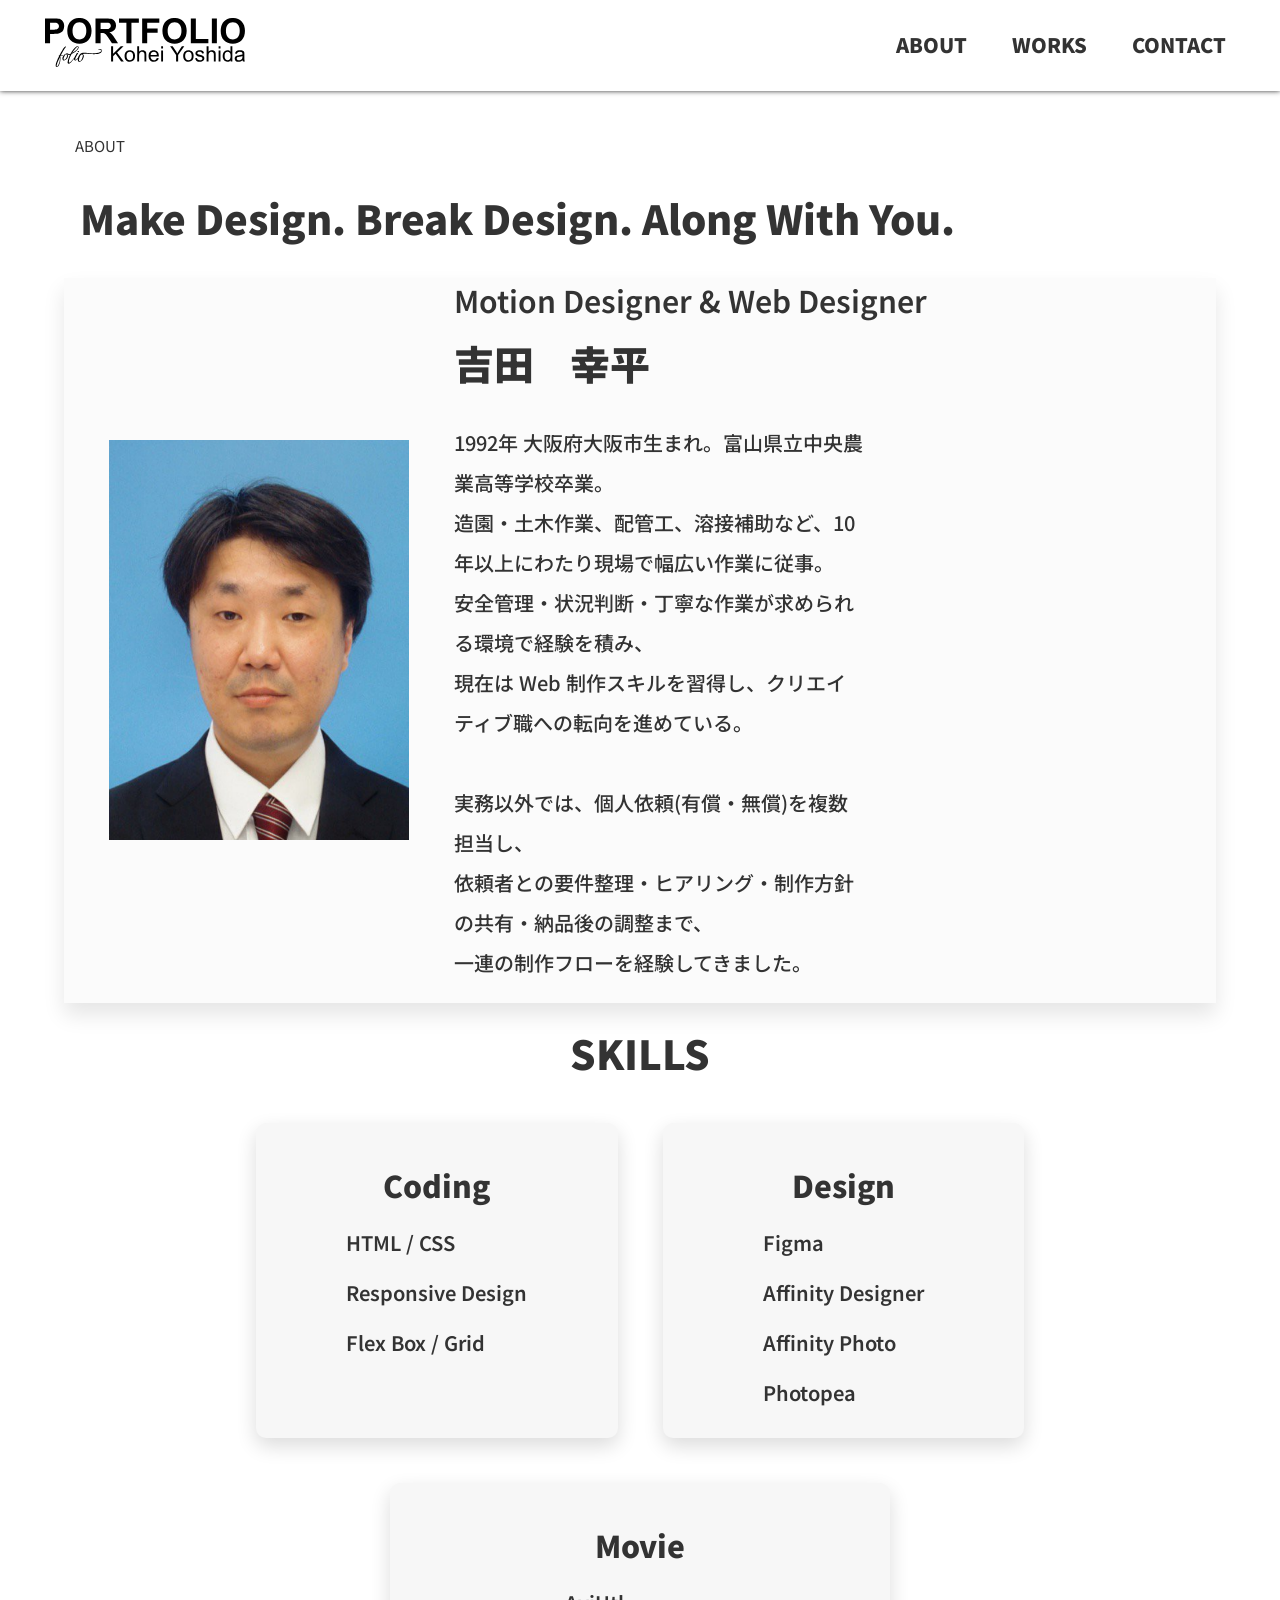
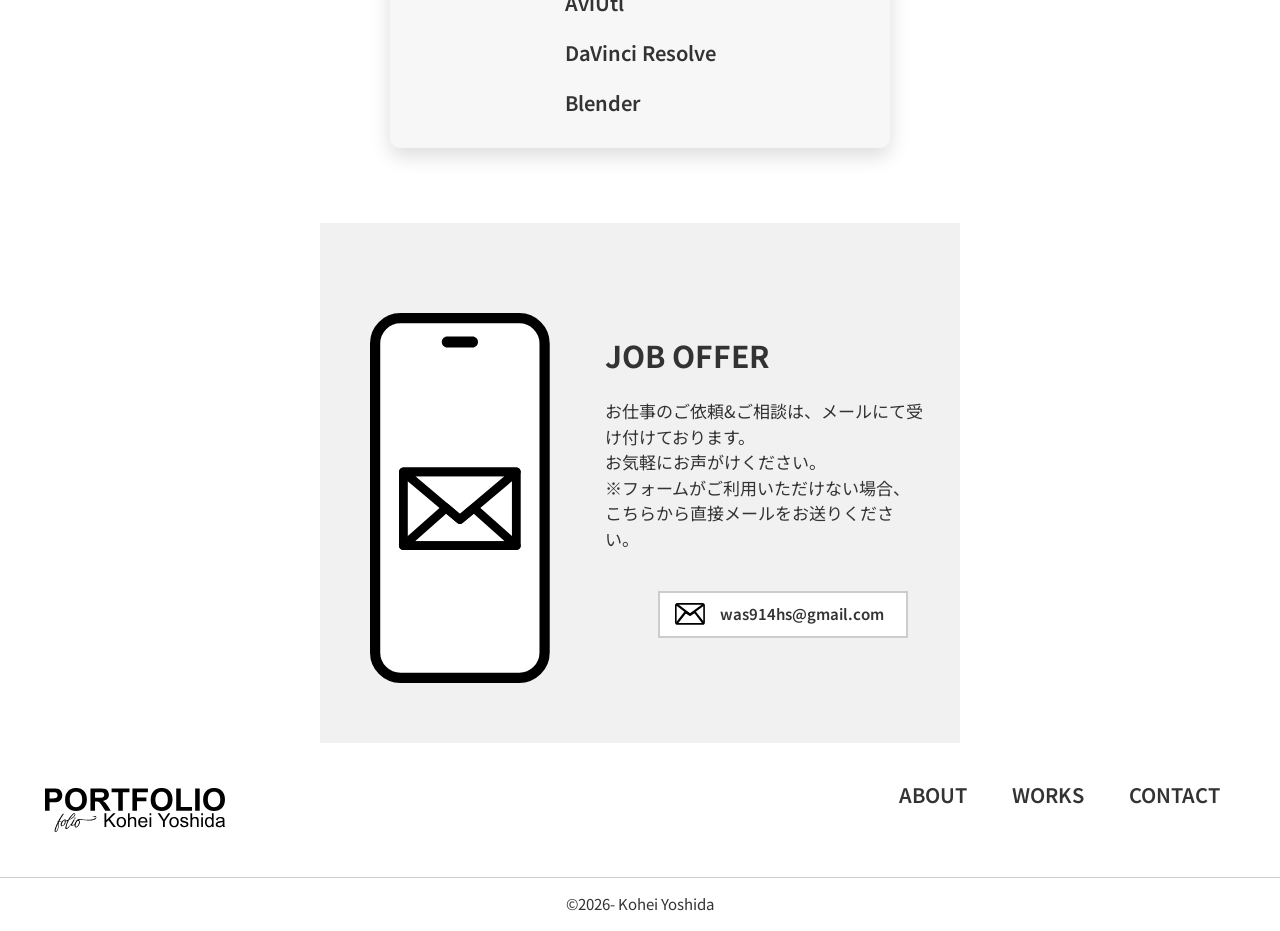
==== index.html @ e0defe6a "HTMLを編集した" ====
<!DOCTYPE html>
<html lang="ja">

<head>
    <meta charset="UTF-8">
    <meta name="viewport" content="width=device-width, initial-scale=1.0">
    <meta name="description" content="kohei Yoshidaのポートフォリオサイト。自己紹介ページです。基本情報として何が出来るかをまとめています。">
    <title>Top Page</title>
    <link rel="preconnect" href="https://fonts.googleapis.com">
    <link rel="preconnect" href="https://fonts.gstatic.com" crossorigin>
    <link href="https://fonts.googleapis.com/css2?family=Noto+Sans+JP:wght@100..900&display=swap" rel="stylesheet">
    <link rel="stylesheet" href="assets/css/style.css">
    <script>
        window.addEventListener("load", () => {
            document.body.classList.remove("fade");
        })
    </script>
</head>

<body id="about-page" class="fade">
    <header class="header">
        <a href="about.html" class="head_link"><img src="assets/images/Logo_folio.svg" alt="site-logo"
                class="svg_logo"></a>
        <nav class="nav">
            <input type="checkbox" id="nav_toggle" class="nav_toggle">
            <label for="nav_toggle" class="nav_btn" aria-label="メニューを開く">
                <span></span><span></span><span></span>
            </label>
            <label for="nav_toggle" class="nav_overlay"></label>

            <ul class="nav_list">
                <li class="list_item"><a href="about.html" class="link_item">ABOUT</a></li>
                <li class="list_item"><a href="works.html" class="link_item">WORKS</a></li>
                <li class="list_item"><a href="contact.html" class="link_item">CONTACT</a></li>
            </ul>
        </nav>
    </header>
    <div id="main top">
        <!-- 今いるページ -->
        <div class="page">
            <a href="about.html" class="page_link">ABOUT</a>
        </div>
        <!-- /今いるページ -->
        <p class="ms_img">
            Make Design. Break Design. Along With You.
        </p>
        <section class="person">
            <img src="assets/images/picture-person.png" alt="my-photo" class="person_img">
            <div class="function">
                <div class="role_box">
                    <p class="role">Motion Designer & Web Designer</p>
                    <h1 class="person_name">
                        吉田&nbsp;&nbsp;&nbsp;&nbsp;幸平
                    </h1>
                </div>
                <div class="position_box">
                    <p class="position">
                        1992年 大阪府大阪市生まれ。富山県立中央農業高等学校卒業。<br>
                        造園・土木作業、配管工、溶接補助など、10 年以上にわたり現場で幅広い作業に従事。<br>
                        安全管理・状況判断・丁寧な作業が求められる環境で経験を積み、<br>
                        現在は Web 制作スキルを習得し、クリエイティブ職への転向を進めている。<br>
                    </p>
                    <p class="position">
                        実務以外では、個人依頼(有償・無償)を複数担当し、<br>
                        依頼者との要件整理・ヒアリング・制作方針の共有・納品後の調整まで、<br>
                        一連の制作フローを経験してきました。
                    </p>
                </div>
            </div>
        </section>
        <section class="skills">
            <h3 class="skill_msg">SKILLS</h3>
            <div class="skill_span">
                <div class="skill_type">
                    <div class="skill_type-span">Coding</div>
                    <ul class="skill_list">
                        <li class="skill_item">HTML / CSS</li>
                        <li class="skill_item">Responsive Design</li>
                        <li class="skill_item">Flex Box / Grid</li>
                    </ul>
                    <p class="skill_protocol">

                    </p>
                </div>
                <div class="skill_type">
                    <div class="skill_type-span">Design</div>
                    <ul class="skill_list">
                        <li class="skill_item">Figma</li>
                        <li class="skill_item">Affinity Designer</li>
                        <li class="skill_item">Affinity Photo</li>
                        <li class="skill_item">Photopea</li>
                    </ul>
                    <p class="skill_protocol">

                    </p>
                </div>
                <div class="skill_type">
                    <div class="skill_type-span">Movie</div>
                    <ul class="skill_list">
                        <li class="skill_item">AviUtl</li>
                        <li class="skill_item">DaVinci Resolve</li>
                        <li class="skill_item">Blender</li>
                    </ul>
                    <p class="skill_protocol">

                    </p>
                </div>
            </div>
        </section>
        <section class="mail_about">
            <picture>
                <source srcset="assets/images/mail_img.svg" media="(max-width: 769px)">
                <img src="assets/images/smartphone.svg" alt="" class="mail_about-img">
            </picture>
            <div class="offer_msg-box">
                <h2 class="offer_intro">JOB OFFER</h2>
                <p class="offer_msg">
                    お仕事のご依頼&ご相談は、メールにて受け付けております。<br>
                    お気軽にお声がけください。<br>
                    ※フォームがご利用いただけない場合、こちらから直接メールをお送りください。
                </p>
                <a href="mailto:was914hs@gmail.com?subject=%E3%81%94%E6%84%8F%E8%A6%8B%E3%83%BB%E3%81%94%E8%A6%81%E6%9C%9B&body=%E3%80%90%E3%81%8A%E5%90%8D%E5%89%8D%E3%80%91%0D%0A%0D%0A%E3%80%90%E3%81%94%E7%94%A8%E4%BB%B6%E3%80%91%0D%0A%0D%0A%E3%80%90%E8%BF%94%E4%BF%A1%E5%85%88%E3%80%91"
                    class="mail_offer"><img src="assets/images/mail_img.svg" alt="mail_img" class="mail_img"><span
                        class="send">was914hs@gmail.com</span></a>
            </div>
        </section>
    </div>
    <footer class="footer">
        <a href="about.html" class="foot_top-link"><img src="assets/images/Logo_folio.svg" alt="site-logo"
                class="foot_logo"></a>
        <div class="footer_nav">
            <span class="site_map">SITE MAP</span>
            <nav>
                <ul class="foot_list">
                    <li class="foot_item"><a href="about.html" class="foot_link">ABOUT</a></li>
                    <li class="foot_item"><a href="works.html" class="foot_link">WORKS</a></li>
                    <li class="foot_item"><a href="contact.html" class="foot_link">CONTACT</a></li>
                </ul>
            </nav>
        </div>
    </footer>
    <span class="copy">&copy;2026- Kohei Yoshida</span>
    <script src="assets/js/app.js"></script>
</body>

</html>
---- assets/css/style.css ----
@charset "utf-8";

/* reset/base */

* {
    box-sizing: border-box;
    margin: 0;
    padding: 0;
}

body {
    display: flex;
    flex-direction: column;
    width: 100%;
    min-width: 350px;
    max-width: 1920px;
    min-height: 100vh;
    font-family: "Noto Sans JP", Arial, "Helvetica Neue", "Helvetica", "Hiragino Sans", "Arial", "Yu Gothic", "Meiryo", sans-serif;
    font-size: 15px;
    color: #333;
    line-height: 1.5;
}

/* =======================
    
    layout(header/main/footer)

    ======================== */
/* header */

.header {
    max-width: 1920px;
    background: #fff;
    margin: 0 auto;
    padding: 1em 0;
    width: 100%;
    display: flex;
    align-items: center;
    position: fixed;
    box-shadow: 0 0 5px;
    z-index: 100;
    top: 0;
    left: 0;
}

.svg_logo {
    width: 180px;
    margin-left: 2em;
}

.nav {
    position: relative;
    margin-left: auto;
}

.nav_toggle {
    display: none;
}

.nav_btn {
    display: block;
    width: 44px;
    height: 44px;
    margin-right: 1.5em;
    position: relative;
    cursor: pointer;
}

.nav_btn span {
    position: absolute;
    left: 10px;
    right: 10px;
    height: 2px;
    background: #000;
    transition: ease .25s;
}

.nav_btn span:nth-child(1) {
    top: 14px;
}

.nav_btn span:nth-child(2) {
    top: 21px;
}

.nav_btn span:nth-child(3) {
    top: 28px;
}

.nav_overlay {
    position: fixed;
    inset: 0;
    background: rgba(0, 0, 0, .3);
    opacity: 0;
    pointer-events: none;
    transition: ease opacity .25s;
    z-index: 5;
}

.nav_list {
    background: #fff;
    width: 50%;
    max-width: 420px;
    display: flex;
    flex-direction: column;
    position: fixed;
    top: 72px;
    right: 0;
    bottom: 0;
    gap: 0;
    padding: 1em 0;
    opacity: 0;
    transform: translateX(10px);
    pointer-events: none;
    transition: opacity .25s ease, transform .25s ease;
    z-index: 10;
    list-style: none;
}

.list_item {
    font-size: 18px;
    padding: .5em 2em;
}

.nav_toggle:checked~.nav_overlay {
    opacity: 1;
    pointer-events: auto;
}

.nav_toggle:checked~.nav_list {
    opacity: 1;
    transform: translateX(0);
    pointer-events: auto;
    transition-delay: .15s;
}

.nav_toggle:checked+.nav_btn span:nth-child(1) {
    top: 21px;
    transform: rotate(45deg);
}

.nav_toggle:checked+.nav_btn span:nth-child(2) {
    opacity: 0;
}

.nav_toggle:checked+.nav_btn span:nth-child(3) {
    top: 21px;
    transform: rotate(-45deg);
}

.link_item {
    text-decoration: none;
    font-weight: 900;
    color: #333;
}

.link_item::after {
    content: "";
    position: absolute;
    left: 0;
    bottom: -1px;
    width: 100%;
    height: 1px;
    background: currentColor;
    transform: scaleX(0);
    transform-origin: right;
    transition: transform .3s ease;
}

.link_item:hover::after {
    transform: scaleX(1);
    transform-origin: left;
}

/* #main */

#main {
    flex: 1;
    width: 100%;
    margin: 0 auto;
}

/* fade */

.fade {
    opacity: 0;
    transform: translateY(8px);
    transition: opacity .6s ease, transform .6s ease;
    }

    .fade.is-show {
    opacity: 1;
    transform: translateY(0);
    }

/* footer */

.footer {
    margin-top: 18vh;
    display: flex;
    flex-direction: column;
    align-items: center;
}

footer a {
    text-decoration: none;
    color: #333;
    font-weight: 600;
}

.foot_top-link {
    order: 2;
    margin-bottom: 2em;
}

.foot_logo {
    width: 180px;
    display: block;
    text-align: center;
    margin-top: 2em;
}

.site_map {
    display: block;
    text-align: center;
    margin: 0 auto;
    padding-bottom: 2em;
    font-size: 17px;
}

.foot_list {
    margin-bottom: 2em;
    list-style: none;
    display: grid;
    grid-template-columns: 1fr 1fr;
    gap: 1.5em;
    justify-items: center;
    order: 1;
}

.foot_item:nth-child(3) {
    grid-column: 1/-1;
    justify-self: center;
}

.foot_link {
    font-size: 20px;
}

.copy {
    text-align: center;
    margin: 0 auto;
    padding: 1em 0;
    width: 100%;
    border-top: 1px solid #ccc;
}


/* =======================
    
    section

    ======================== */

/* about */

.page {
    margin: 12vh 0 2vh 1vw;
    padding: 0 1em;
}

.page_link {
    position: relative;
    text-decoration: none;
    color: #333;
    font-weight: 400;
    margin: 0 1em;
}

.page_link::after {
    content: "";
    position: absolute;
    left: 0;
    bottom: -1px;
    width: 100%;
    height: 1px;
    background: currentColor;
    transform: scaleX(0);
    transform-origin: right;
    transition: transform .3s ease;
}

.page_link:hover::after {
    transform: scaleX(1);
    transform-origin: left;
}

.ms_img {
    font-size: 30px;
    font-weight: 900;
    margin-left: 20px;
}

.person_img {
    display: block;
    width: 80%;
    margin: 30px auto;
    aspect-ratio: 3/4;
    object-fit: cover;
}

.role {
    text-align: center;
    margin: 0 auto;
    font-size: 20px;
    font-weight: 900;
}

.person_name {
    text-align: center;
    margin: 0 auto;
    padding: 10px 0;
}

.position_box {
    width: 90%;
    display: block;
    margin: 0 auto;
}

.position {
    text-align: left;
    display: inline-block;
    margin: 1em auto;
    width: 100%;
    font-size: 17px;
    font-weight: 500;
}

/* skills */

.skills {
    text-align: center;
    margin: 0 auto;
}

.skill_msg {
    font-size: 30px;
    text-align: center;
    margin: 0 auto;
    padding-bottom: 1em;
}

.skill_type {
    background: #f7f7f7;
    margin: 0 auto;
    margin-bottom: 3em;
    padding: 20px 0;
    width: 90%;
    box-shadow: 0 15px 25px rgba(0, 0, 0, .20);
}

.skill_type-span {
    margin-bottom: 1em;
    font-size: 25px;
    font-weight: 900;
}

.skill_list {
    list-style: none;
    text-align: left;
    display: inline-block;
}

.skill_item {
    margin-bottom: 1em;
    font-size: 18px;
    font-weight: 600;
}

.skill_item:last-child {
    margin-bottom: 0;
}

/* .skill_protocol {} */

.mail_about {
    background: #f1f1f1;
    margin: 0 auto;
    width: 90%;
    height: 450px;
    display: block;
}

picture {
    display: block;
    margin: 0 auto;
    width: 8em;
    padding-top: 2em;
}

.offer_msg-box {
    width: 90%;
    text-align: center;
    margin: 0 auto;
}

.offer_intro {
    display: block;
    text-align: center;
    margin: 20px auto;
    font-size: 30px;
}

.offer_msg {
    text-align: left;
    display: inline-block;
    margin: 0 auto;
    padding-bottom: 20px;
    font-size: 17px;
    width: 90%;
}

.mail_offer {
    background: #fff;
    display: flex;
    align-items: center;
    border: 2px solid #ccc;
    margin: 1em auto;
    width: 250px;
    padding: 10px 0;
    color: #333;
    text-decoration: none;
    position: relative;
    overflow: hidden;
}

.mail_offer::before {
    content: "";
    position: absolute;
    inset: 0;
    background: #555;
    transform: scaleX(0);
    transform-origin: left;
    transition: transform .3s ease;
    z-index: 0;
}

.mail_offer span,
.mail_offer img {
    position: relative;
    z-index: 1;
}

.mail_offer:hover {
    color: #fff;
}

.mail_offer:hover::before {
    transform: scaleX(1);
}

.mail_offer img {
    width: 30px;
    height: auto;
    margin: 0 15px;
}

.send {
    font-size: 15px;
    font-weight: 600;
}

.mail_offer:hover .mail_img {
    filter: brightness(0) invert(1);
}


/* works */

.works_character {
    font-size: 30px;
    font-weight: 900;
    margin: 1em auto;
    padding: 0 1em;
}

.work_desc {
    width: 100%;
    display: flex;
    flex-direction: column;
    gap: 3em;
    align-items: stretch;
}

.video_section {
    margin: 0 auto;
    padding-bottom: 20px;
    width: 100%;
    height: auto;
}

.video_box {
    width: 100%;
    aspect-ratio: 16 / 9;
    position: relative;
}

.time_code {
    background: rgba(0, 0, 0, .5);
    width: fit-content;
    margin-top: 10px;
    padding: 5px 10px;
    color: #fff;
}

.video_title {
    text-align: center;
    margin: 1em auto;
    font-size: 25px;
    font-weight: 800;
}

.explanation {
    text-align: left;
    display: inline-block;
    margin: 1em auto;
    padding: 0 1em;
}

.pr_li {
    padding: 0 1em;
}

.pr_li-item:nth-child(odd) {
    border-bottom: 3px solid #00acee;
    width: fit-content;
    font-size: 18px;
    font-weight: 600;
}

.pr_li-item:nth-child(even) {
    margin: 10px 0;
}

.pr_li-item:nth-child(4) {
    line-height: 2;
}

iframe {
    display: block;
    width: 100%;
    height: auto;
    aspect-ratio: 16 / 9;
}

.video_box iframe,
.video_box video {
    width: 100%;
    height: 100%;
    display: block;
}

.video-thumb {
    position: absolute;
    inset: 0;
    width: 100%;
    height: 100%;
    object-fit: cover;
    z-index: 1;
    opacity: 1;
    transition: opacity .3s ease;
    will-change: opacity;
}

.video-thumb.is-hidden {
    opacity: 0;
    pointer-events: none;
}

.video_box:hover .video-thumb {
    opacity: 0;
}

.summary {
    display: flex;
    flex-direction: column;
    width: 100%;
    margin: 3em auto;
    padding: 2em 0;
}

.summary-title {
    margin: 0 0 1em 1em;
}

.summary-grid {
    display: block;
    margin: 2em auto;
    width: 100%;
}

.summary-box {
    display: block;
    margin: 0 auto;
    padding: 2em 0;
    height: auto;
}


.summary-sub-title {
    display: block;
    text-align: center;
    margin: 1em auto;
    padding-bottom: 20px;
    font-size: 25px;
    font-weight: 900;
}

.summary-img {
    display: block;
    margin: 0 auto;
    width: 100%;
    height: auto;
    box-shadow: 0 5px 20px rgba(0, 0, 0, .20);
}

.summary-txt-wrap {
    width: 90%;
    padding: 0 1em;
    text-align: left;
    display: block;
    margin: 0 auto;
}

.summary-label {
    text-align: left;
    display: block;
    font-size: 20px;
    font-weight: 600;
    padding: 5px 0;
    border-bottom: 3px solid #00acee;
    width: fit-content;
}

.summary-txt {
    text-align: left;
    display: block;
    margin: 1em 0;
}

.lp-link {
    background: #00acee;
    color: #fff;
    display: block;
    margin: 3em auto 1em auto;
    width: min(400px,80%);
    padding: 20px 10px;
    text-decoration: none;
    text-align: center;
    font-size: 20px;
    font-weight: 900;
    border-radius: 10px;
    box-shadow: 5px 5px 5px #333;
    transition: .4s ease;
    border: 2px solid #00acee;
}

.lp-link:hover {
    background: #fff;
    color: #00acee;
    box-shadow: none;
}

.card {
    background: #fff;
    display: block;
    width: 100%;
    box-shadow: 0 5px 16px rgba(0, 0, 0, .08);
}

/* contact */

.contact {
    padding: 0 2em;
}

.mail_protocol {
    margin-left: 3em;
    padding: 0 3em;
    width: 80%;
    min-width: 100px;
    text-align: left;
    display: inline-block;
}

.catch {
    margin-top: .5em;
    font-size: 30px;
    font-weight: 900;
    padding: 0 1em;
}

/* form */

.form {
    margin: 0 auto;
}

.contact_form {
    width: 100%;
    background: #ccc;
    margin: 2em auto;
    width: min(680px,92%);
    padding-bottom: 1em;
    border-radius: 10px;
}

.form_style {
    margin: 0 auto;
    padding: 1em;
    display: flex;
    flex-direction: column;
}

.form_title {
    margin: 0 auto 20px auto;
    width: 50px;
    min-width: 55%;
    text-align: center;
    font-size: 1.8rem;
    font-weight: 800;
    border-bottom: 3px solid #00acee;
    padding-bottom: 0.4em;
}

@media screen and (min-width:390px) {
    .form_title {
        margin: 0 auto 20px auto;
        width: 50px;
        min-width: 70%;
        text-align: center;
        font-size: 1.8rem;
        font-weight: 800;
        border-bottom: 3px solid #00acee;
        padding-bottom: 0.4em;
    }
}

.form_field {
    text-align: left;
    display: inline-block;
}

.label-protocol,
.radio-protocol {
    text-align: left;
    margin: 0 0 .8em 0em;
    font-size: 1.2em;
    font-weight: 500;
}

.area-protocol {
    text-align: left;
    margin: 1.2em 0 .8em 0em;
    font-size: 1.2em;
    font-weight: 500;
}

.req {
    color: #f00;
    font-size: 0.8rem;
    margin-left: 0.4em;
}

.req-nth {
    color: #333;
    font-size: 0.8rem;
    margin-left: 0.4em;
}

.select,
.input-name,
.input-mail,
.area {
    width: 100%;
    min-width: 100px;
    padding: 10px 0;
    border-radius: 7px;
    border: none;
    margin: 0 auto 20px auto;
}

.error {
    opacity: 0;
    margin-bottom: 10px;
    font-weight: 500;
    visibility: hidden;
    color: #f00;
    transition: .2s;
    min-height: 1.1em;
}

.error.show {
    opacity: 1;
    visibility: visible;
}

/* radio */

input[type="radio"] {
    display: inline-flex;
    transform: scale(1.5);
    z-index: 1;
}

.gender {
    font-size: 1.2em;
    font-weight: 500;
}

.male {
    margin-right: 20px;
}

a,
select,
input,
textarea {
    cursor: pointer;
}

/* radio ----- / */

.button {
    width: 100%;
    display: block;
    margin: 1.8em auto 0;
    padding: .8em 2.6em;
    font-size: 1.1rem;
    font-weight: 600;
    border: none;
    border-radius: 12px;
    box-shadow: 5px 5px 1px #555;
}

.button:hover {
    background: #00acee;
    color: #fff;
    transition: ease .25s;
    box-shadow: none;
}

.contact_border {
    border-bottom: 1px solid rgba(0, 0, 0, .1);
    margin-top: 2em;
    width: 100%;
    max-width: 1920px;
}

.mail_Protocol {
    font-size: 18px;
    margin: 1em 0 0 0;
}

.mail_btn-offer {
    display: flex;
    border: 2px solid #ccc;
    padding: 7px 0;
    align-items: center;
    text-decoration: none;
    color: #333;
    position: relative;
    overflow: hidden;
    transition: color .3s ease;
    box-shadow: 0 7px 5px #333;
}

.mail_btn-offer::before {
    content: "";
    position: absolute;
    inset: 0;
    background: #000;
    transform: scaleX(0);
    transform-origin: left;
    transition: transform .3s ease;
    z-index: 0;
}

.mail_btn-offer span,
.mail_btn-offer img {
    position: relative;
    z-index: 1;
}

.mail_btn-offer:hover {
    color: #fff;
    box-shadow: none;
    transition: ease .3s;
}

.mail_btn-offer:hover::before {
    transform: scaleX(1);
}

.mail_btn-offer:hover .mail_img {
    filter: brightness(0) invert(1);
}

.mail_img {
    width: 50px;
    margin: 0 2em;
}

.submit {
    font-size: 20px;
    font-weight: 600;
}

/* =======================
    
    breakpoints（min-width:770px）

    ======================== */

@media screen and (min-width:770px) {

    /* base */

    body {
        width: 100%;
        max-width: 1920px;
        position: relative;
    }

    /* fade */

    .fade {
        opacity: 0;
        transform: translateY(8px);
        transition: opacity .7s ease, transform .9s ease;
    }

    .fade.is-show {
        opacity: 1;
        transform: translateY(0);
    }

    /* header */

    .header {
        background: #fff;
        display: flex;
        justify-content: space-between;
        padding: 1.2em 0;
        width: 100%;
        position: fixed;
        z-index: 100;
        align-items: center;
        top: 0;
        left: 0;
    }

    .svg_logo {
        width: 200px;
        margin-left: 3em;
    }

    .nav_toggle {
        display: none;
    }

    .nav_btn {
        display: none;
    }

    .nav_overlay {
        display: none;
    }

    .nav_list {
        position: static;
        opacity: 1;
        transform: none;
        pointer-events: auto;
        flex-direction: row;
        width: auto;
        gap: 3em;
        background: transparent;
        list-style: none;
        padding: 0;
    }

    .list_item {
        padding: 0;
    }

    .list_item:last-child {
        padding-right: 3em;
    }

    .link_item {
        position: relative;
        font-weight: 900;
        font-size: 20px;
        color: #333;
    }

    .link_item::after {
        content: "";
        position: absolute;
        left: 0;
        bottom: -1px;
        width: 100%;
        height: 1px;
        background: currentColor;
        transform: scaleX(0);
        transform-origin: right;
        transition: transform .3s ease;
    }

    .link_item:hover::after {
        transform: scaleX(1);
        transform-origin: left;
    }

    /* #main */

    #main {
        flex: 1;
        width: 100%;
    }

    /* section */

    /* about-page */

    .page {
        margin: 15vh 0 0 3em;
        padding: 0 1em;
    }

    /* .page_link {} */

    .ms_img {
        font-size: 40px;
        width: 100%;
        text-align: left;
        display: inline-block;
        margin: 30px 0 30px 1em;
        padding: 0 1em;
    }

    .person {
        background: #fbfbfb;
        box-shadow: 0 12px 20px rgba(0, 0, 0, .1);
        display: flex;
        align-items: center;
        justify-content: center;
        width: 90%;
        margin: 0 auto 20px auto;
    }

    .person_img {
        width: 300px;
        margin: 0 3em;
    }

    /* .function {} */

    .role_box {
        text-align: left;
        display: inline-block;
    }

    .role {
        font-size: 30px;
        font-weight: 600;
    }

    .person_name {
        text-align: left;
        display: inline-block;
        font-size: 40px;
        font-weight: 900;
    }

    .position_box {
        display: inline-block;
        text-align: left;
    }

    .position {
        font-size: 20px;
        font-weight: 500;
        line-height: 2;
    }

    .position:first-child {
        min-width: 350px;
        width: 60%;
    }

    .position:last-child {
        min-width: 350px;
        width: 60%;
    }

    /* ==========
    skills
    ========== */

    .skill_msg {
        font-size: 40px;
        font-weight: 900;
    }

    .skill_span {
        display: grid;
        grid-template-columns: repeat(2, 1fr);
        justify-content: center;
        gap: 3em;
        margin: 0 auto;
        width: 60%;
    }

    .skill_type {
        background: #f7f7f7;
        width: 100%;
        min-width: 300px;
        margin: 0 auto;
        padding: 2em 0;
        border-radius: 10px;
        box-shadow: 0 8px 20px rgba(0, 0, 0, .14);
    }

    .skill_type:last-child {
        width: 500px;
        grid-column: 1/-1;
        margin-bottom: 5em;
    }

    .skill_type-span {
        text-align: center;
        margin: 10px auto 20px auto;
        font-size: 30px;
    }

    .skill_item {
        font-size: 20px;
        font-weight: 600;
    }

    .skill_protocol {}


    /* mail_about */

    .mail_about {
        display: flex;
        align-items: center;
        gap: 5em;
        width: 50%;
        height: auto;
        padding: 4em 0;
        min-width: 600px;
    }

    picture source {
        display: none;
    }

    .mail_about-img {
        display: block;
        margin: 0 50px;
        width: 180px;
    }

    .offer_msg-box {
        text-align: left;
        justify-content: center;
        margin-left: 6em;
    }

    .offer_intro {
        text-align: left;
    }

    .offer_msg {}

    .mail_offer {
        display: flex;
        text-align: left;
        justify-content: start;
        margin-top: 20px;
    }

    /* works-page */

    .works_character {
        font-size: 30px;
        font-weight: 900;
        margin: 1em 0 0 2em;
    }

    .work_desc {
        display: grid;
        grid-template-columns: repeat(auto-fit, minmax(280px,1fr));
        width: min(1100px,90%);
        margin: 2em auto;
        gap: 5em;
        align-items: stretch;
        
    }

    .video_title {
        text-align: center;
        margin: 1em auto;
        font-size: 20px;
        font-weight: 800;
        width: 100%;
    }

    .pr_li {
        list-style: none;
        padding: 0 1em;
    }

    .pr_li-item {
        margin: 5px 0;
        text-align: left;
    }

    .pr_li-item:nth-child(odd) {
        font-size: 18px;
        font-weight: 800;
        border-bottom: 3px solid #00acee;
        width: fit-content;
    }

    .pr_li-item:nth-child(even) {
        font-size: 16px;
        line-height: 2;
    }

    .explanation {
        text-align: left;
        display: inline-block;
        margin: 10px auto 0 auto;
        width: 100%;
    }

    iframe {
        display: block;
        width: 100%;
        height: auto;
        aspect-ratio: 16/9;
        object-fit: cover;
    }

    .video_section {
        min-width: 300px;
        display: flex;
        flex-direction: column;
        padding-bottom: 20px;
        width: 100%;
        height: 100%;
    }

    .video_box {
        width: 100%;
        aspect-ratio: 16 / 9;
        position: relative;
    }

    .time_code {
        width: fit-content;
        background: rgba(0, 0, 0, .5);
        color: #fff;
        padding: 5px 10px;
        margin: 10px 0 0 0;
    }

    .video_box iframe,
    .video_box video {
        width: 100%;
        height: 100%;
        display: block;
    }

    .video-thumb {
        position: absolute;
        inset: 0;
        width: 100%;
        height: 100%;
        object-fit: cover;
        z-index: 1;
        opacity: 1;
        transition: opacity .3s ease;
        will-change: opacity;
    }

    .video-thumb.is-hidden {
        opacity: 0;
        pointer-events: none;
    }

    .video_box:hover .video-thumb {
        opacity: 0;
    }

    .summary-grid {
        display: grid;
        grid-template-columns: repeat(auto-fill, minmax(280px, 1fr));
        justify-content: start;
        width: min(1100px,90%);
        margin: 2em auto;
        gap: 5em;
        align-items: stretch;
    }

    .summary-img {
        display: block;
        margin: 0 auto;
        padding: 0 1em;
        width: 100%;
        height: auto;
    }
    /* contact-page */

    .catch {
        margin: 1em 0 0 2em;
    }

    .contact {
        width: 43vw;
        margin-left: 4em;
        padding: 0 1em;
    }

    .mail_Protocol {
        min-width: 700px;
    }

    /* contact_page-form */


    /* footer */

    .footer {
        display: flex;
        justify-content: space-between;
        flex-direction: row;
        align-items: center;
        padding: 1em 0;
        width: 100%;
        margin-top: 0;
    }

    .foot_logo {
        display: block;
        margin-left: 3em;
    }

    .footer_nav {}

    .foot_item:nth-child(3) {
        grid-column: auto;
    }

    .site_map {
        display: none;
    }

    .foot_list {
        display: flex;
        justify-content: flex-end;
        gap: 3em;
    }

    .foot_item {
        font-size: 20px;
        font-weight: 900;
    }

    .foot_item:last-child {
        margin-right: 3em;
    }

    #about-page .footer {
        flex-direction: row-reverse;
    }

}
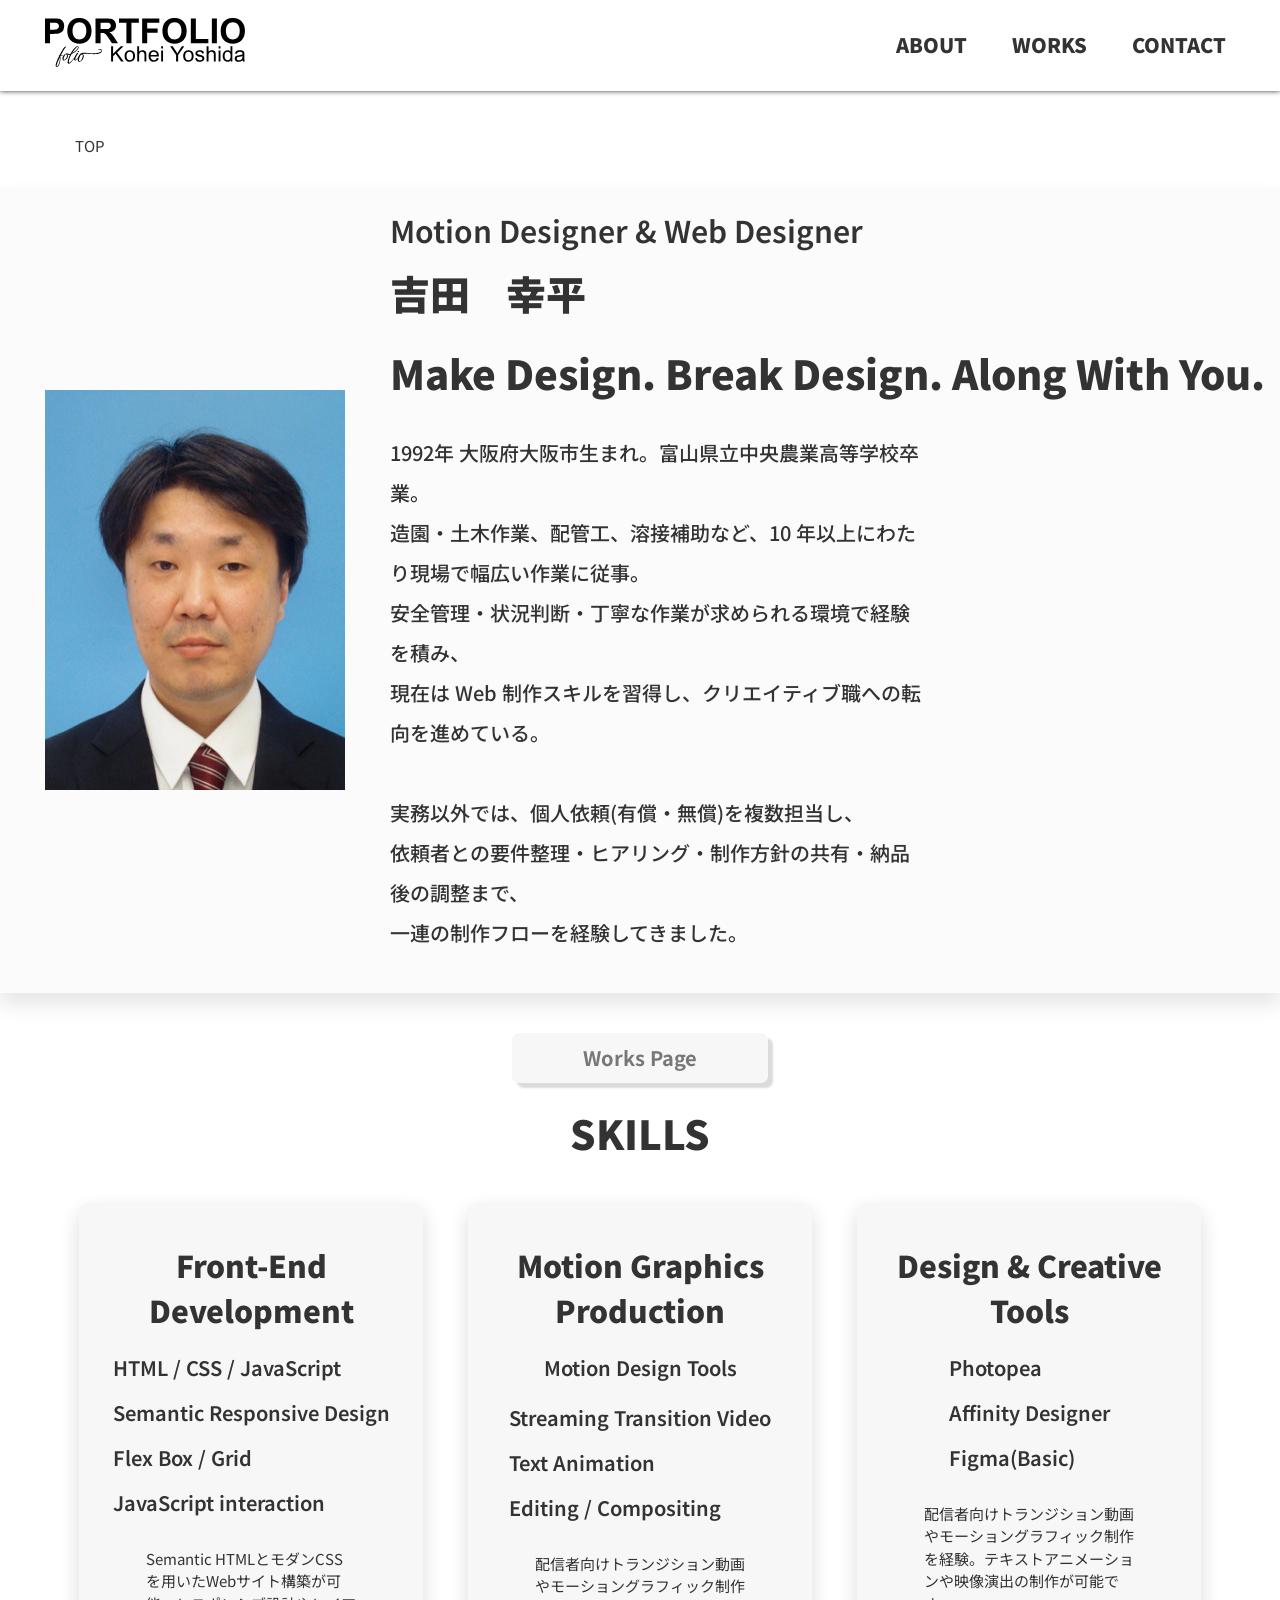
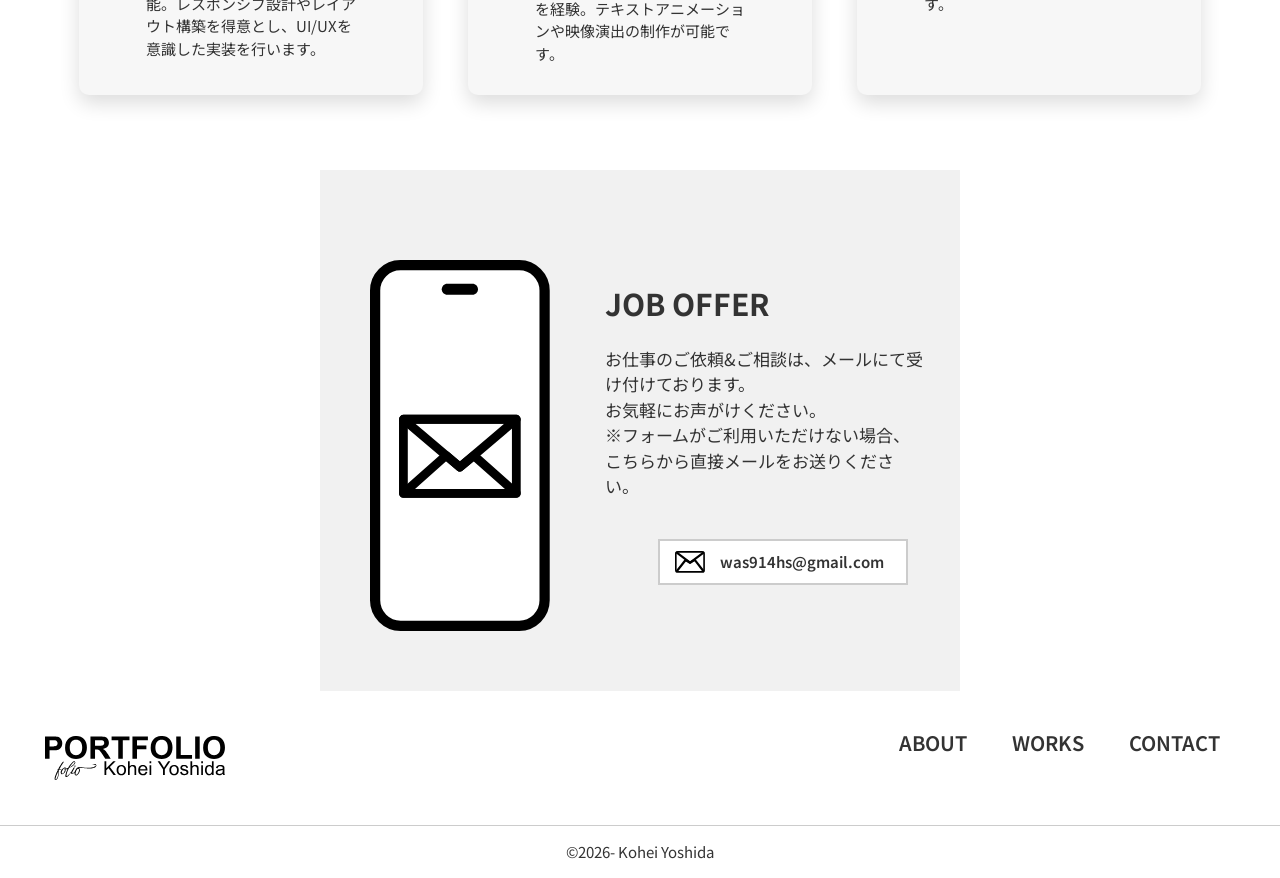
==== commit e7d04335: "HTML+CSS" ====
--- a/index.html
+++ b/index.html
@@ -17,9 +17,9 @@
     </script>
 </head>
 
-<body id="about-page" class="fade">
+<body id="index-page" class="fade">
     <header class="header">
-        <a href="about.html" class="head_link"><img src="assets/images/Logo_folio.svg" alt="site-logo"
+        <a href="index.html" class="head_link"><img src="assets/images/Logo_folio.svg" alt="site-logo"
                 class="svg_logo"></a>
         <nav class="nav">
             <input type="checkbox" id="nav_toggle" class="nav_toggle">
@@ -35,78 +35,87 @@
             </ul>
         </nav>
     </header>
-    <div id="main top">
+    <div id="main">
         <!-- 今いるページ -->
         <div class="page">
-            <a href="about.html" class="page_link">ABOUT</a>
+            <a href="index.html" class="page_link">TOP</a>
         </div>
         <!-- /今いるページ -->
-        <p class="ms_img">
-            Make Design. Break Design. Along With You.
-        </p>
-        <section class="person">
-            <img src="assets/images/picture-person.png" alt="my-photo" class="person_img">
-            <div class="function">
-                <div class="role_box">
-                    <p class="role">Motion Designer & Web Designer</p>
-                    <h1 class="person_name">
-                        吉田&nbsp;&nbsp;&nbsp;&nbsp;幸平
-                    </h1>
+        <section class="person-box">
+            <div class="person">
+                <img src="assets/images/picture-person.png" alt="my-photo" class="person_img">
+                <div class="function">
+                    <div class="role_box">
+                        <p class="role">Motion Designer & Web Designer</p>
+                        <h1 class="person_name">
+                            吉田&nbsp;&nbsp;&nbsp;&nbsp;幸平
+                        </h1>
+                        <p class="ms_img">
+                            Make Design. Break Design. Along With You.
+                        </p>
+                    </div>
+                    <div class="position_box">
+                        <p class="position">
+                            1992年 大阪府大阪市生まれ。富山県立中央農業高等学校卒業。<br>
+                            造園・土木作業、配管工、溶接補助など、10 年以上にわたり現場で幅広い作業に従事。<br>
+                            安全管理・状況判断・丁寧な作業が求められる環境で経験を積み、<br>
+                            現在は Web 制作スキルを習得し、クリエイティブ職への転向を進めている。<br>
+                        </p>
+                        <p class="position">
+                            実務以外では、個人依頼(有償・無償)を複数担当し、<br>
+                            依頼者との要件整理・ヒアリング・制作方針の共有・納品後の調整まで、<br>
+                            一連の制作フローを経験してきました。
+                        </p>
+                    </div>
                 </div>
-                <div class="position_box">
-                    <p class="position">
-                        1992年 大阪府大阪市生まれ。富山県立中央農業高等学校卒業。<br>
-                        造園・土木作業、配管工、溶接補助など、10 年以上にわたり現場で幅広い作業に従事。<br>
-                        安全管理・状況判断・丁寧な作業が求められる環境で経験を積み、<br>
-                        現在は Web 制作スキルを習得し、クリエイティブ職への転向を進めている。<br>
+            </div>
+        </section>
+
+        <div class="view-works">
+            <a href="works.html" class="view-works-link">Works Page</a>
+        </div>
+
+        <section class="skills">
+            <h3 class="skill_msg">SKILLS</h3>
+            <div class="skill_span">
+                <div class="skill_type">
+                    <div class="skill_type-title">Front-End Development</div>
+                    <div class="skill_set">
+                        <div class="skill_item">HTML / CSS / JavaScript</div>
+                        <div class="skill_item">Semantic Responsive Design</div>
+                        <div class="skill_item">Flex Box / Grid</div>
+                        <div class="skill_item">JavaScript interaction</div>
+                    </div>
+                    <p class="skill_protocol">
+                        Semantic HTMLとモダンCSSを用いたWebサイト構築が可能。レスポンシブ設計やレイアウト構築を得意とし、UI/UXを意識した実装を行います。
                     </p>
-                    <p class="position">
-                        実務以外では、個人依頼(有償・無償)を複数担当し、<br>
-                        依頼者との要件整理・ヒアリング・制作方針の共有・納品後の調整まで、<br>
-                        一連の制作フローを経験してきました。
+                </div>
+                <div class="skill_type">
+                    <div class="skill_type-title">Motion Graphics Production</div>
+                    <p class="skill-paragraph">Motion Design Tools</p>
+                    <div class="skill_set">
+                        <div class="skill_item">Streaming Transition Video</div>
+                        <div class="skill_item">Text Animation</div>
+                        <div class="skill_item">Editing / Compositing</div>
+                    </div>
+                    <p class="skill_protocol">
+                        配信者向けトランジション動画やモーショングラフィック制作を経験。テキストアニメーションや映像演出の制作が可能です。
+                    </p>
+                </div>
+                <div class="skill_type">
+                    <div class="skill_type-title">Design & Creative Tools</div>
+                    <div class="skill_set">
+                        <div class="skill_item">Photopea</div>
+                        <div class="skill_item">Affinity Designer</div>
+                        <div class="skill_item">Figma(Basic)</div>
+                    </div>
+                    <p class="skill_protocol">
+                        配信者向けトランジション動画やモーショングラフィック制作を経験。テキストアニメーションや映像演出の制作が可能です。
                     </p>
                 </div>
             </div>
         </section>
-        <section class="skills">
-            <h3 class="skill_msg">SKILLS</h3>
-            <div class="skill_span">
-                <div class="skill_type">
-                    <div class="skill_type-span">Coding</div>
-                    <ul class="skill_list">
-                        <li class="skill_item">HTML / CSS</li>
-                        <li class="skill_item">Responsive Design</li>
-                        <li class="skill_item">Flex Box / Grid</li>
-                    </ul>
-                    <p class="skill_protocol">
-
-                    </p>
-                </div>
-                <div class="skill_type">
-                    <div class="skill_type-span">Design</div>
-                    <ul class="skill_list">
-                        <li class="skill_item">Figma</li>
-                        <li class="skill_item">Affinity Designer</li>
-                        <li class="skill_item">Affinity Photo</li>
-                        <li class="skill_item">Photopea</li>
-                    </ul>
-                    <p class="skill_protocol">
-
-                    </p>
-                </div>
-                <div class="skill_type">
-                    <div class="skill_type-span">Movie</div>
-                    <ul class="skill_list">
-                        <li class="skill_item">AviUtl</li>
-                        <li class="skill_item">DaVinci Resolve</li>
-                        <li class="skill_item">Blender</li>
-                    </ul>
-                    <p class="skill_protocol">
-
-                    </p>
-                </div>
-            </div>
-        </section>
+        
         <section class="mail_about">
             <picture>
                 <source srcset="assets/images/mail_img.svg" media="(max-width: 769px)">
@@ -126,7 +135,7 @@
         </section>
     </div>
     <footer class="footer">
-        <a href="about.html" class="foot_top-link"><img src="assets/images/Logo_folio.svg" alt="site-logo"
+        <a href="index.html" class="foot_top-link"><img src="assets/images/Logo_folio.svg" alt="site-logo"
                 class="foot_logo"></a>
         <div class="footer_nav">
             <span class="site_map">SITE MAP</span>
--- a/assets/css/style.css
+++ b/assets/css/style.css
@@ -13,7 +13,6 @@
     flex-direction: column;
     width: 100%;
     min-width: 350px;
-    max-width: 1920px;
     min-height: 100vh;
     font-family: "Noto Sans JP", Arial, "Helvetica Neue", "Helvetica", "Hiragino Sans", "Arial", "Yu Gothic", "Meiryo", sans-serif;
     font-size: 15px;
@@ -29,7 +28,6 @@
 /* header */
 
 .header {
-    max-width: 1920px;
     background: #fff;
     margin: 0 auto;
     padding: 1em 0;
@@ -267,6 +265,7 @@
 .page {
     margin: 12vh 0 2vh 1vw;
     padding: 0 1em;
+    max-width: 1800px;
 }
 
 .page_link {
@@ -295,10 +294,18 @@
     transform-origin: left;
 }
 
+.person {
+    box-shadow: 0 18px 25px rgba(0, 0, 0, .08);
+    margin: 0 auto 2em auto;
+}
+
 .ms_img {
+    margin: 2em auto;
+    padding: 0 1em;
+    width: 90%;
+    min-width: 80%;
     font-size: 30px;
     font-weight: 900;
-    margin-left: 20px;
 }
 
 .person_img {
@@ -337,11 +344,48 @@
     font-weight: 500;
 }
 
+.view-works-link {
+    background: #f7f7f7;
+    display: block;
+    margin: 1em auto;
+    padding: 10px 10px;
+    width: 20%;
+    min-width: 20%;
+    font-size: 20px;
+    font-weight: 700;
+    color: #777;
+    text-decoration: none;
+    text-align: center;
+    border-radius: 7px;
+    box-shadow: 5px 5px 2px rgba(0, 0, 0, .14);
+    transition: .4s;
+}
+
+.view-works-link:hover {
+    background: #777;
+    color: #fff;
+    border-radius: 50px;
+    box-shadow: none;
+}
+
+
+
 /* skills */
 
 .skills {
-    text-align: center;
-    margin: 0 auto;
+    width: 100%;
+    text-align: center;
+    margin: 0 auto;
+}
+
+.skill_span {
+    display: flex;
+    flex-direction: column;
+    margin: 0 auto;
+    padding: 0 1em;
+    width: 90%;
+    height: auto;
+    align-items: stretch;
 }
 
 .skill_msg {
@@ -353,27 +397,37 @@
 
 .skill_type {
     background: #f7f7f7;
-    margin: 0 auto;
-    margin-bottom: 3em;
+    margin: 0 auto 3em auto;
     padding: 20px 0;
     width: 90%;
+    height: auto;
+    align-items: stretch;
+    text-align: center;
     box-shadow: 0 15px 25px rgba(0, 0, 0, .20);
 }
 
-.skill_type-span {
+.skill_type-title {
     margin-bottom: 1em;
     font-size: 25px;
     font-weight: 900;
 }
 
-.skill_list {
-    list-style: none;
+.skill-paragraph {
+    text-align: center;
+    margin: 0 auto 1em auto;
+    font-size: 20px;
+    font-weight: 600;
+}
+
+.skill_set {
+    display: inline-flex;
+    flex-direction: column;
+    margin: 0 auto;
+    gap: 1em;
+}
+
+.skill_item {
     text-align: left;
-    display: inline-block;
-}
-
-.skill_item {
-    margin-bottom: 1em;
     font-size: 18px;
     font-weight: 600;
 }
@@ -382,14 +436,23 @@
     margin-bottom: 0;
 }
 
+.skill_protocol {
+    display: block;
+    margin: 2em auto 0 auto;
+    padding: 0 1em;
+    text-align: left;
+    width: 70%;
+}
+
 /* .skill_protocol {} */
 
 .mail_about {
+    display: block;
     background: #f1f1f1;
     margin: 0 auto;
+    padding: 0 1em;
     width: 90%;
     height: 450px;
-    display: block;
 }
 
 picture {
@@ -925,14 +988,6 @@
 
 @media screen and (min-width:770px) {
 
-    /* base */
-
-    body {
-        width: 100%;
-        max-width: 1920px;
-        position: relative;
-    }
-
     /* fade */
 
     .fade {
@@ -1046,19 +1101,27 @@
         font-size: 40px;
         width: 100%;
         text-align: left;
-        display: inline-block;
-        margin: 30px 0 30px 1em;
-        padding: 0 1em;
+        padding: 0;
+        margin: 10px 0 ;
+    }
+
+    .person-box {
+        display: flex;
+        flex-direction: column;
+        margin: 0 auto;
     }
 
     .person {
         background: #fbfbfb;
+        display: inline-flex;
+        flex-direction: row;
+        margin: 2em auto 20px auto;
+        padding: 20px 0;
+        justify-content: center;
+        align-items: center;
+        width: 100%;
+        max-width: 1800px;
         box-shadow: 0 12px 20px rgba(0, 0, 0, .1);
-        display: flex;
-        align-items: center;
-        justify-content: center;
-        width: 90%;
-        margin: 0 auto 20px auto;
     }
 
     .person_img {
@@ -1066,21 +1129,18 @@
         margin: 0 3em;
     }
 
-    /* .function {} */
-
     .role_box {
+        display: block;
+    }
+
+    .role {
         text-align: left;
-        display: inline-block;
-    }
-
-    .role {
         font-size: 30px;
         font-weight: 600;
     }
 
     .person_name {
         text-align: left;
-        display: inline-block;
         font-size: 40px;
         font-weight: 900;
     }
@@ -1088,6 +1148,7 @@
     .position_box {
         display: inline-block;
         text-align: left;
+        width: 100%;
     }
 
     .position {
@@ -1117,11 +1178,10 @@
 
     .skill_span {
         display: grid;
-        grid-template-columns: repeat(2, 1fr);
+        grid-template-columns: repeat(auto-fit, minmax(300px, 1fr));
         justify-content: center;
         gap: 3em;
-        margin: 0 auto;
-        width: 60%;
+        margin: 0 auto 5em auto;
     }
 
     .skill_type {
@@ -1134,13 +1194,7 @@
         box-shadow: 0 8px 20px rgba(0, 0, 0, .14);
     }
 
-    .skill_type:last-child {
-        width: 500px;
-        grid-column: 1/-1;
-        margin-bottom: 5em;
-    }
-
-    .skill_type-span {
+    .skill_type-title {
         text-align: center;
         margin: 10px auto 20px auto;
         font-size: 30px;
@@ -1387,7 +1441,8 @@
         margin-right: 3em;
     }
 
-    #about-page .footer {
+    #about-page .footer,
+    #index-page .footer {
         flex-direction: row-reverse;
     }
 
